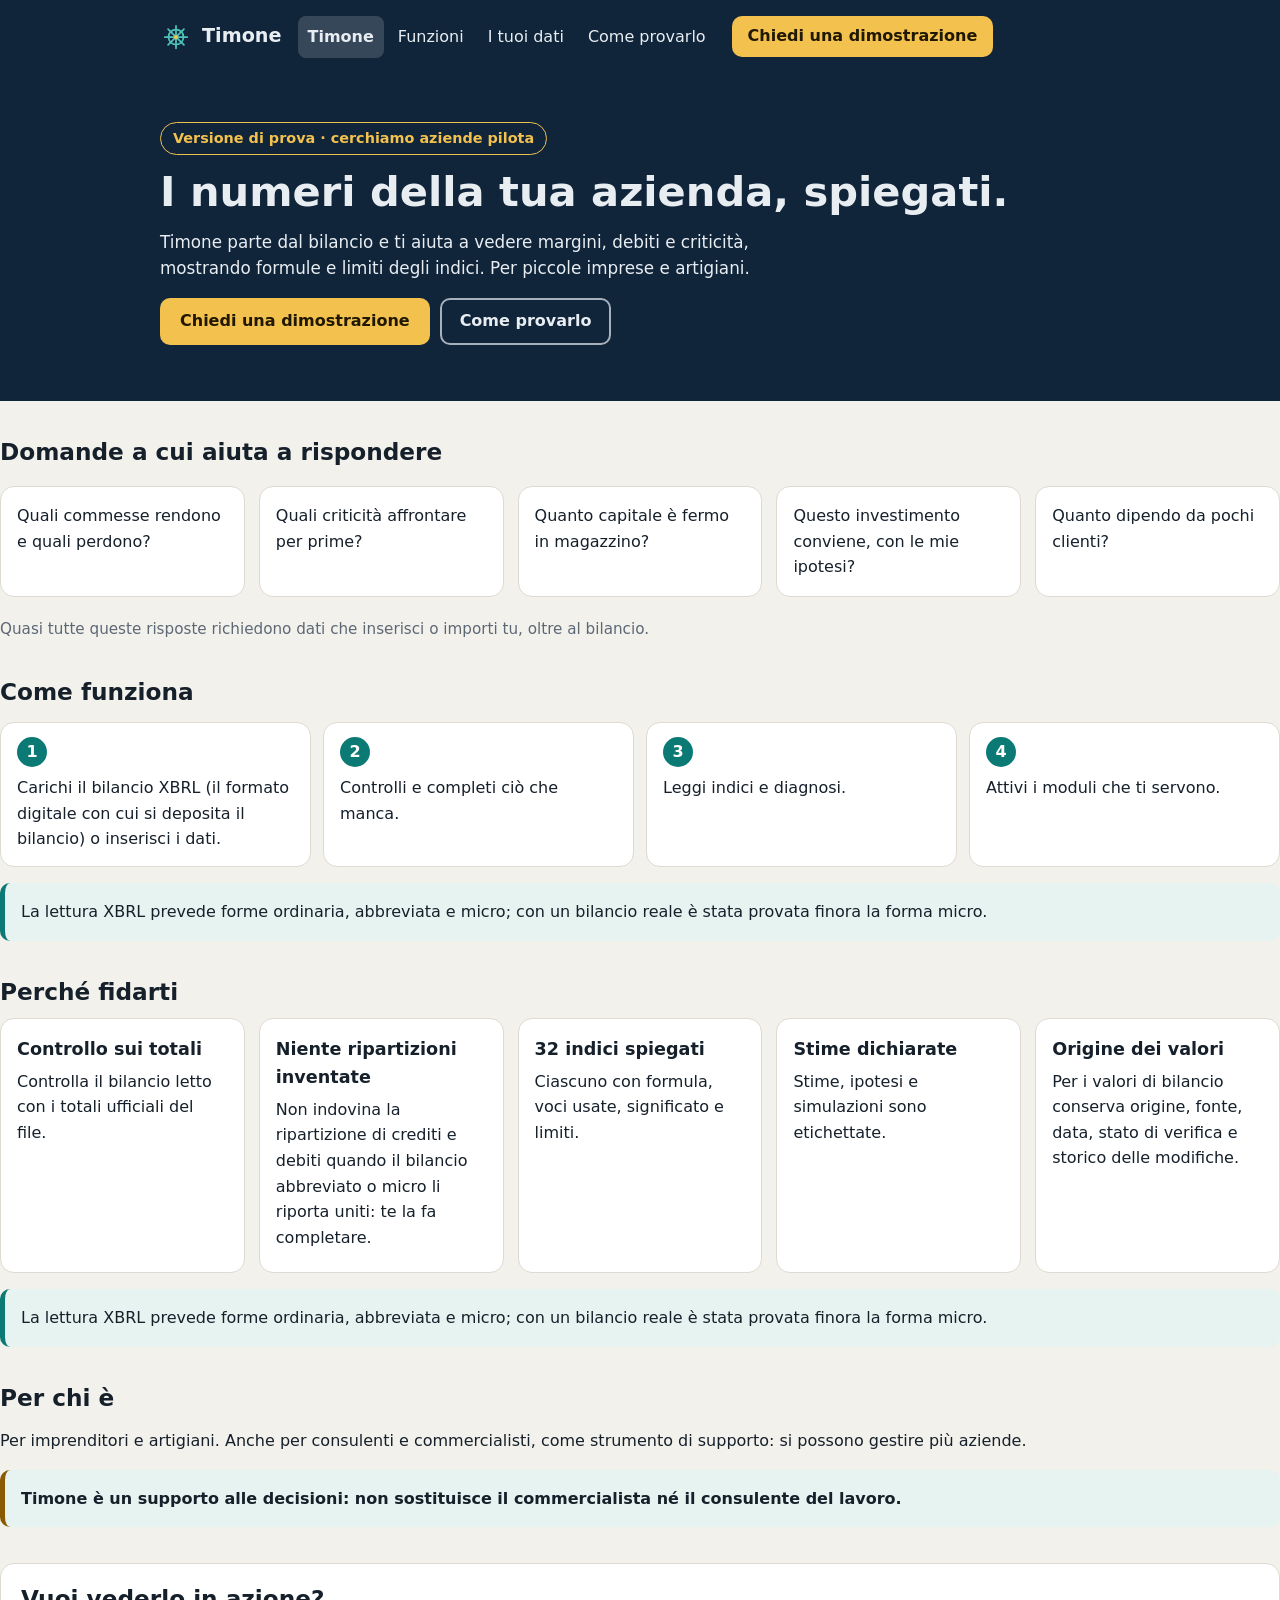
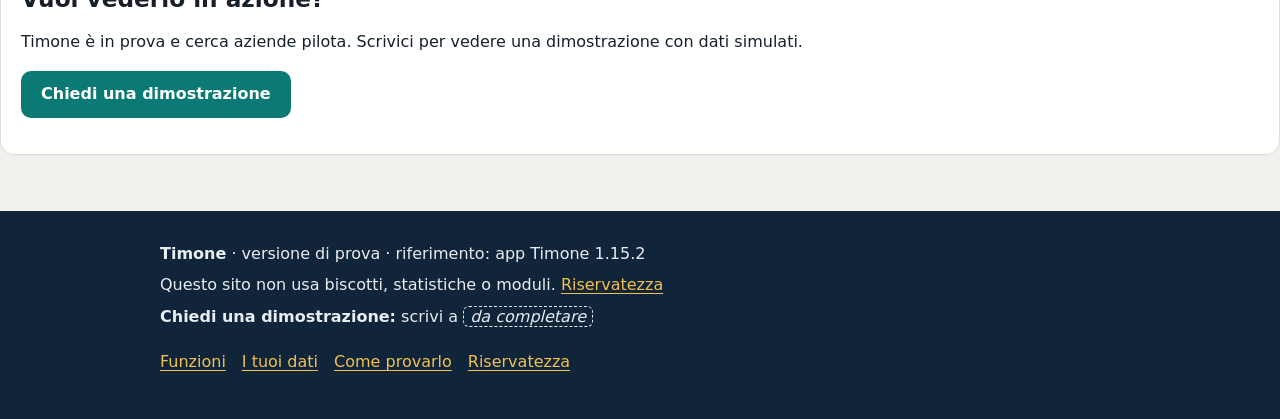
==== index.html @ 814a2677 "Prima versione del sito di presentazione di Timone (anteprima) Sito statico, senza JavaScript né ris" ====
<!doctype html>
<html lang="it">
<head>
<meta charset="utf-8">
<meta http-equiv="Content-Security-Policy" content="default-src 'self'; script-src 'none'; style-src 'self'; img-src 'self'; object-src 'none'; base-uri 'self'; form-action 'none'">
<meta name="viewport" content="width=device-width, initial-scale=1">
<meta name="robots" content="noindex">
<meta name="color-scheme" content="light dark">
<title>Timone · I numeri della tua azienda, spiegati</title>
<meta name="description" content="Timone parte dal bilancio e ti aiuta a vedere margini, debiti e criticità, mostrando formule e limiti degli indici. Versione di prova per piccole imprese e artigiani.">
<link rel="icon" href="icona.svg" type="image/svg+xml">
<link rel="stylesheet" href="stile.css">
</head>
<body>
<a class="salta" href="#contenuto">Vai al contenuto</a>
<header class="header">
<div class="contenitore">
<a class="marchio" href="index.html"><img src="icona.svg" width="32" height="32" alt="">Timone</a>
<nav aria-label="Principale"><ul class="menu"><li><a href="index.html" aria-current="page">Timone</a></li><li><a href="funzioni.html">Funzioni</a></li><li><a href="dati.html">I tuoi dati</a></li><li><a href="prova.html">Come provarlo</a></li></ul></nav>
<a class="btn btn-giallo btn-piccolo" href="#contatto">Chiedi una dimostrazione</a>
</div>
</header>
<section class="hero">
<div class="contenitore">
<span class="etichetta">Versione di prova · cerchiamo aziende pilota</span>
<h1>I numeri della tua azienda, spiegati.</h1>
<p>Timone parte dal bilancio e ti aiuta a vedere margini, debiti e criticità, mostrando formule e limiti degli indici. Per piccole imprese e artigiani.</p>
<div class="azioni">
<a class="btn btn-giallo" href="#contatto">Chiedi una dimostrazione</a>
<a class="btn btn-bordo" href="prova.html">Come provarlo</a>
</div>
</div>
</section>
<main id="contenuto">
<h2>Domande a cui aiuta a rispondere</h2>
<ul class="griglia senza-punti">
<li class="riquadro">Quali commesse rendono e quali perdono?</li>
<li class="riquadro">Quali criticità affrontare per prime?</li>
<li class="riquadro">Quanto capitale è fermo in magazzino?</li>
<li class="riquadro">Questo investimento conviene, con le mie ipotesi?</li>
<li class="riquadro">Quanto dipendo da pochi clienti?</li>
</ul>
<p class="nota">Quasi tutte queste risposte richiedono dati che inserisci o importi tu, oltre al bilancio.</p>

<h2>Come funziona</h2>
<ol class="passi">
<li>Carichi il bilancio XBRL (il formato digitale con cui si deposita il bilancio) o inserisci i dati.</li>
<li>Controlli e completi ciò che manca.</li>
<li>Leggi indici e diagnosi.</li>
<li>Attivi i moduli che ti servono.</li>
</ol>
<div class="avviso"><p>La lettura XBRL prevede forme ordinaria, abbreviata e micro; con un bilancio reale è stata provata finora la forma micro.</p></div>

<h2>Perché fidarti</h2>
<div class="griglia">
<div class="riquadro"><h3>Controllo sui totali</h3><p>Controlla il bilancio letto con i totali ufficiali del file.</p></div>
<div class="riquadro"><h3>Niente ripartizioni inventate</h3><p>Non indovina la ripartizione di crediti e debiti quando il bilancio abbreviato o micro li riporta uniti: te la fa completare.</p></div>
<div class="riquadro"><h3>32 indici spiegati</h3><p>Ciascuno con formula, voci usate, significato e limiti.</p></div>
<div class="riquadro"><h3>Stime dichiarate</h3><p>Stime, ipotesi e simulazioni sono etichettate.</p></div>
<div class="riquadro"><h3>Origine dei valori</h3><p>Per i valori di bilancio conserva origine, fonte, data, stato di verifica e storico delle modifiche.</p></div>
</div>
<div class="avviso"><p>La lettura XBRL prevede forme ordinaria, abbreviata e micro; con un bilancio reale è stata provata finora la forma micro.</p></div>

<h2>Per chi è</h2>
<p>Per imprenditori e artigiani. Anche per consulenti e commercialisti, come strumento di supporto: si possono gestire più aziende.</p>

<div class="avviso attenzione"><p><strong>Timone è un supporto alle decisioni: non sostituisce il commercialista né il consulente del lavoro.</strong></p></div>
<section class="cta" aria-labelledby="cta-t">
<h2 id="cta-t">Vuoi vederlo in azione?</h2>
<p>Timone è in prova e cerca aziende pilota. Scrivici per vedere una dimostrazione con dati simulati.</p>
<p><a class="btn" href="#contatto">Chiedi una dimostrazione</a></p>
</section>
</main>
<footer class="footer">
<div class="contenitore">
<p><strong>Timone</strong> · versione di prova · riferimento: app Timone 1.15.2</p>
<p>Questo sito non usa biscotti, statistiche o moduli. <a href="privacy.html">Riservatezza</a></p>
<p id="contatto"><strong>Chiedi una dimostrazione:</strong> scrivi a <span class="mancante">da completare</span><!-- DA-COMPILARE: EMAIL_CONTATTO --></p>
<ul class="footer-lista"><li><a href="funzioni.html">Funzioni</a></li><li><a href="dati.html">I tuoi dati</a></li><li><a href="prova.html">Come provarlo</a></li><li><a href="privacy.html">Riservatezza</a></li></ul>
</div>
</footer>
</body>
</html>
---- stile.css ----
/* Timone - sito di presentazione. Nessuna risorsa esterna. */
:root {
  --sfondo: #f3f1ec;
  --riquadro: #ffffff;
  --testo: #16202b;
  --testo2: #5d6875;
  --linea: #dedad1;
  --blu: #10243a;
  --accento: #0b7a75;
  --accento-tenue: #e6f3f1;
  --giallo: #f2c14e;
  --su-giallo: #201800;
  --su-blu: #e8edf2;
  --su-accento: #ffffff;
}
@media (prefers-color-scheme: dark) {
  :root {
    --sfondo: #0d1620;
    --riquadro: #15212e;
    --testo: #e8edf2;
    --testo2: #9aa7b4;
    --linea: #263647;
    --blu: #0a1420;
    --accento: #4fc3bb;
    --accento-tenue: #12302f;
    --su-accento: #0d1620;
  }
}
* { box-sizing: border-box; }
html { -webkit-text-size-adjust: 100%; }
body {
  margin: 0;
  background: var(--sfondo);
  color: var(--testo);
  font: 1rem/1.6 system-ui, -apple-system, "Segoe UI", Roboto, sans-serif;
  overflow-wrap: anywhere;
}
img, svg { max-width: 100%; height: auto; }
a { color: var(--accento); text-underline-offset: 3px; }
a:hover { text-decoration-thickness: 2px; }
:focus-visible { outline: 3px solid var(--giallo); outline-offset: 2px; }
.header :focus-visible, .hero :focus-visible { outline-color: var(--giallo); }
main :focus-visible, .footer :focus-visible { outline-color: var(--accento); }

.salta {
  position: absolute; left: 8px; top: -60px; z-index: 10;
  background: var(--giallo); color: var(--su-giallo);
  padding: 8px 14px; border-radius: 10px; font-weight: 600;
}
.salta:focus { top: 8px; }

.contenitore { width: 100%; max-width: 62rem; margin: 0 auto; padding: 0 16px; }

/* intestazione */
.header { background: var(--blu); color: var(--su-blu); }
.header .contenitore { display: flex; flex-wrap: wrap; align-items: center; gap: 8px 16px; padding-top: 12px; padding-bottom: 12px; }
.marchio { display: flex; align-items: center; gap: 10px; color: var(--su-blu); font-weight: 700; font-size: 1.2rem; text-decoration: none; }
.marchio img { width: 32px; height: 32px; border-radius: 8px; }
.menu { display: flex; flex-wrap: wrap; gap: 4px 4px; margin: 0; padding: 0; list-style: none; flex: 1 1 auto; }
.menu a { display: inline-block; padding: 8px 10px; color: var(--su-blu); text-decoration: none; border-radius: 8px; }
.menu a:hover { background: rgba(255,255,255,.12); }
.menu a[aria-current="page"] { background: rgba(255,255,255,.16); font-weight: 600; }

/* pulsanti */
.btn {
  display: inline-block; padding: 11px 18px; border-radius: 10px;
  font-weight: 600; text-decoration: none; border: 2px solid transparent;
  background: var(--accento); color: var(--su-accento); line-height: 1.3; text-align: center;
}
.btn:hover { filter: brightness(1.08); }
.btn-giallo { background: var(--giallo); color: var(--su-giallo); }
.btn-bordo { background: transparent; color: var(--su-blu); border-color: rgba(232,237,242,.7); }
.btn-piccolo { padding: 8px 14px; }

/* parte alta */
.hero { background: var(--blu); color: var(--su-blu); padding: 28px 0 40px; }
.hero h1 { font-size: 2rem; line-height: 1.2; margin: 12px 0; }
.hero p { max-width: 42rem; margin: 0 0 16px; font-size: 1.05rem; }
.etichetta {
  display: inline-block; padding: 4px 12px; border-radius: 999px;
  border: 1px solid var(--giallo); color: var(--giallo); font-size: .9rem; font-weight: 600;
}
.azioni { display: flex; flex-wrap: wrap; gap: 10px; margin-top: 8px; }

/* contenuti */
main { padding-bottom: 32px; }
main h1 { font-size: 1.9rem; line-height: 1.2; margin: 28px 0 8px; }
main h2 { font-size: 1.45rem; line-height: 1.25; margin: 36px 0 12px; }
main h3 { font-size: 1.1rem; margin: 0 0 6px; }
.lead { font-size: 1.1rem; color: var(--testo2); max-width: 44rem; }
.griglia { display: grid; gap: 14px; grid-template-columns: repeat(auto-fit, minmax(min(100%, 15rem), 1fr)); }
.riquadro { background: var(--riquadro); border: 1px solid var(--linea); border-radius: 14px; padding: 16px; }
.riquadro p { margin: 6px 0; }
.riquadro h3 + p { margin-top: 0; }
.tenue { background: var(--accento-tenue); }
.nota { color: var(--testo2); font-size: .95rem; }
.avviso { border-left: 5px solid var(--accento); background: var(--accento-tenue); padding: 12px 16px; border-radius: 10px; margin: 16px 0; }
.avviso p { margin: 4px 0; }
.attenzione { border-left-color: #8a5a00; }
ol, ul { padding-left: 1.3rem; }
li { margin: 4px 0; }
.passi { counter-reset: passo; list-style: none; padding: 0; display: grid; gap: 12px; grid-template-columns: repeat(auto-fit, minmax(min(100%, 12rem), 1fr)); }
.passi li { counter-increment: passo; background: var(--riquadro); border: 1px solid var(--linea); border-radius: 14px; padding: 14px 16px; margin: 0; }
.passi li::before { content: counter(passo); display: block; width: 30px; height: 30px; line-height: 30px; text-align: center; border-radius: 50%; background: var(--accento); color: var(--su-accento); font-weight: 700; margin-bottom: 8px; }
.modulo dl { margin: 8px 0 0; }
.modulo dt { font-weight: 600; font-size: .9rem; color: var(--testo2); margin-top: 8px; }
.modulo dd { margin: 0; }
.mancante { background: var(--accento-tenue); border: 1px dashed var(--accento); border-radius: 6px; padding: 0 6px; font-style: italic; }
.provvisorio { border: 2px dashed var(--linea); border-radius: 14px; padding: 18px; text-align: center; color: var(--testo2); background: var(--riquadro); }
.cta { background: var(--riquadro); border: 1px solid var(--linea); border-radius: 14px; padding: 20px; margin-top: 36px; }
.cta h2 { margin-top: 0; }

/* piè di pagina */
.footer { background: var(--blu); color: var(--su-blu); padding: 24px 0; margin-top: 24px; }
.footer a { color: var(--giallo); }
.footer p { margin: 6px 0; }
.footer .mancante { background: transparent; border-color: var(--su-blu); }
.footer-lista { display: flex; flex-wrap: wrap; gap: 4px 16px; padding: 0; list-style: none; }

@media (min-width: 768px) {
  .hero h1 { font-size: 2.6rem; }
  .hero { padding: 48px 0 56px; }
  main h1 { font-size: 2.3rem; }
  .menu { justify-content: center; }
}
@media (prefers-reduced-motion: reduce) { * { transition: none !important; } }
@media print { .header, .footer, .salta { display: none; } .hero { background: none; color: #000; } }

.senza-punti { list-style: none; padding: 0; }
.titolo-gruppo { font-size: 1.25rem; margin-top: 28px; }
.nessun-margine { margin-top: 0; }
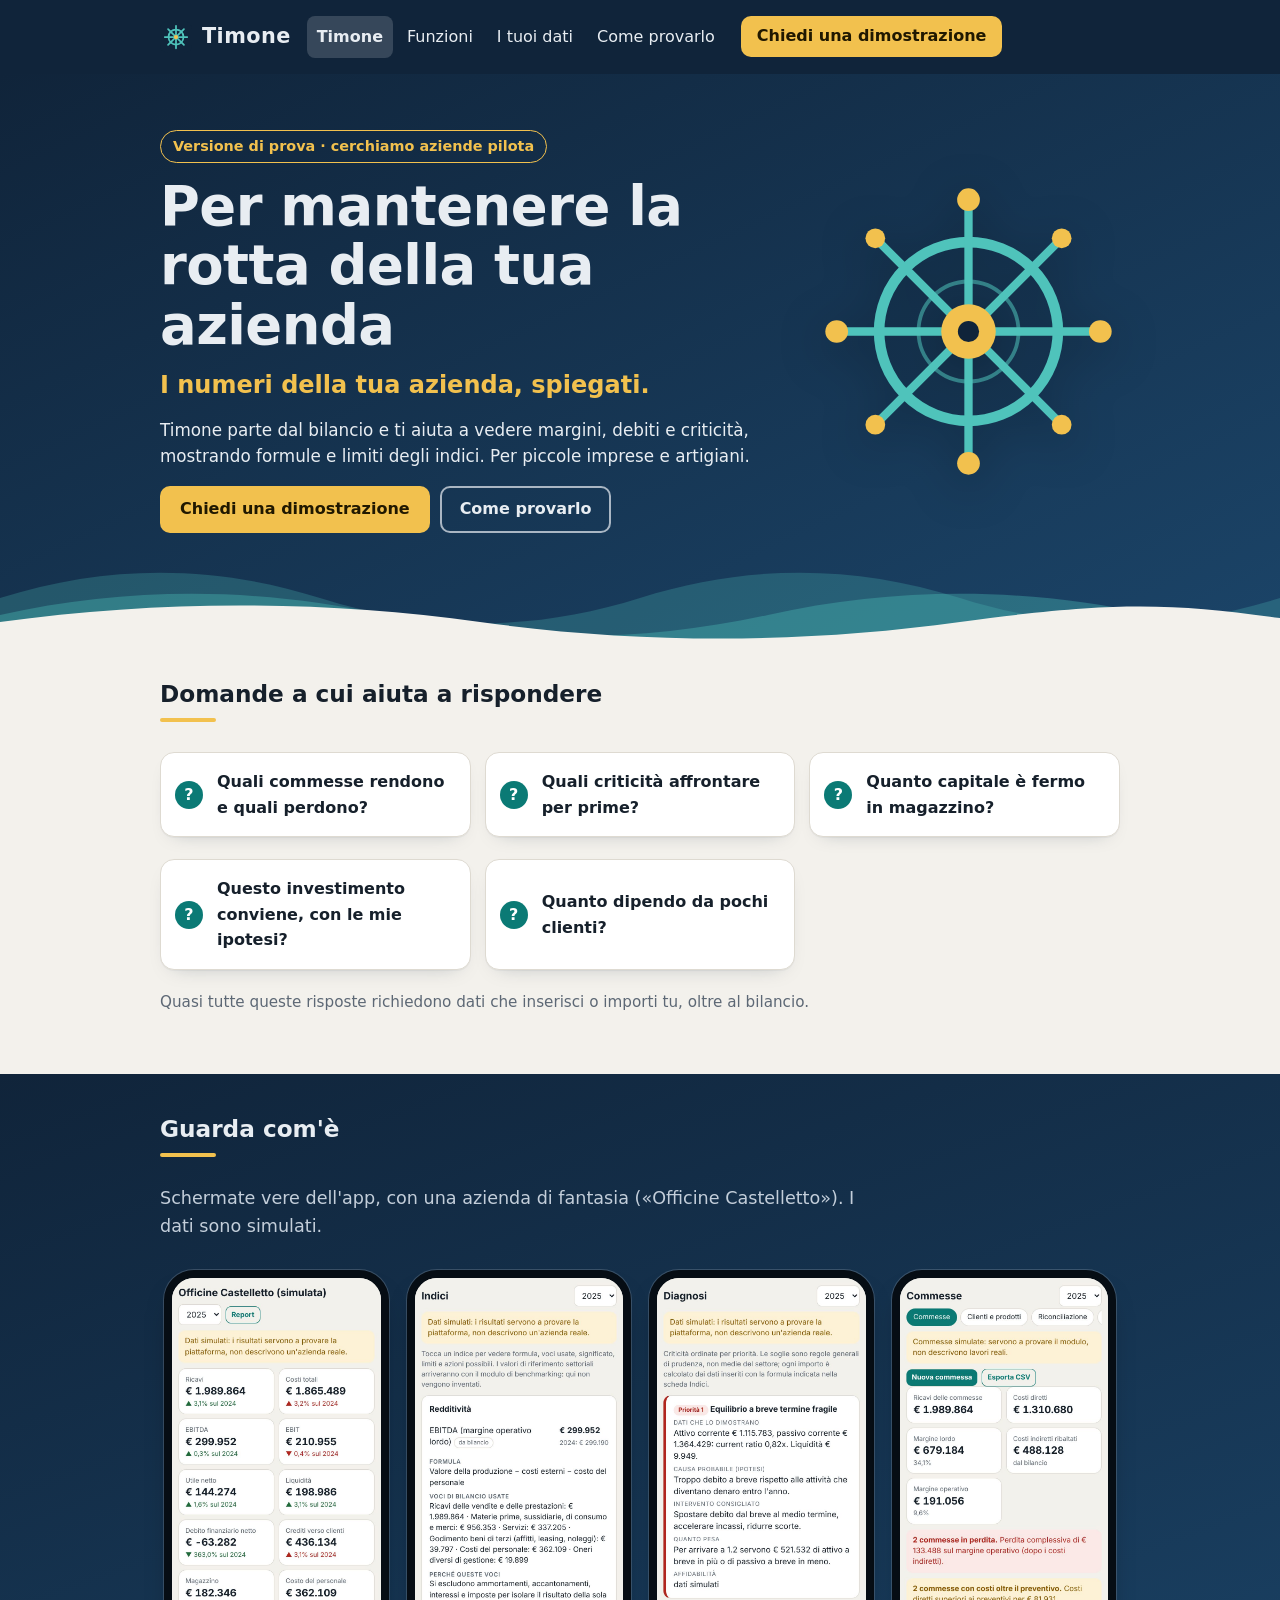
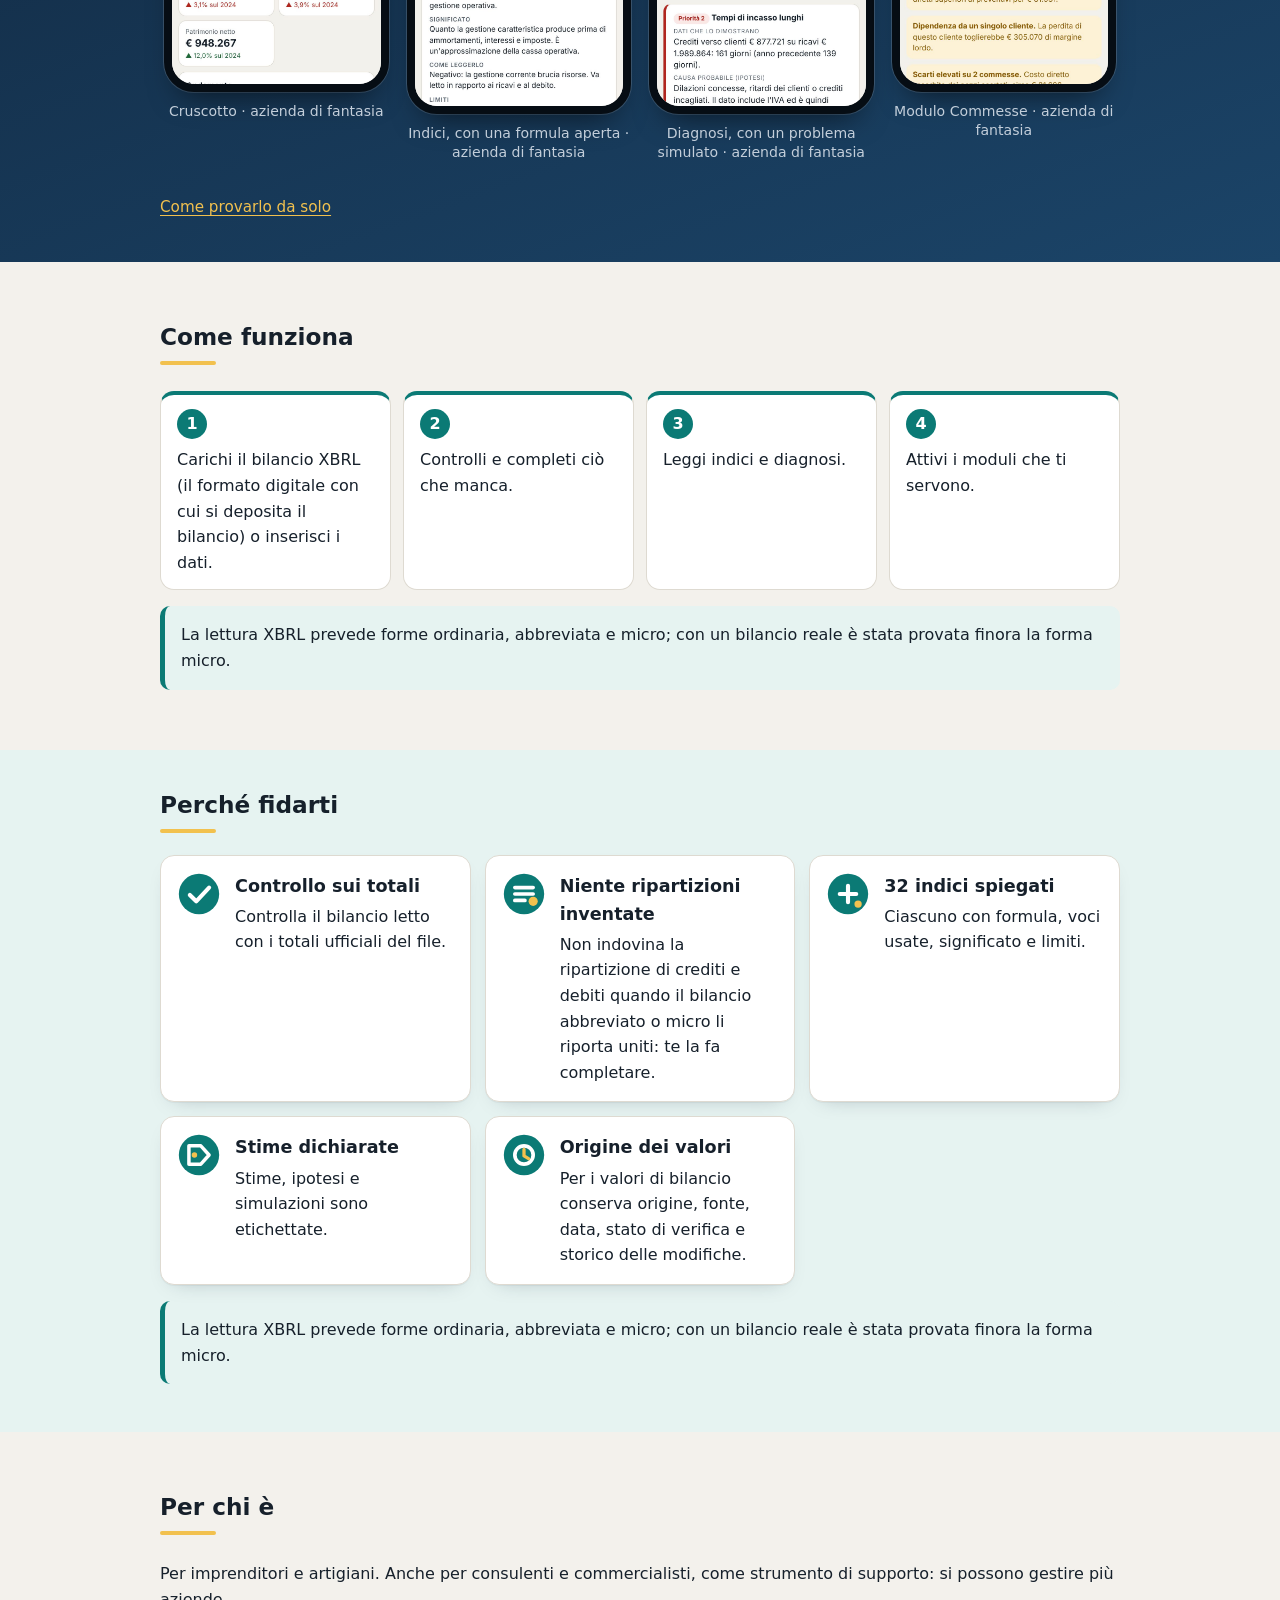
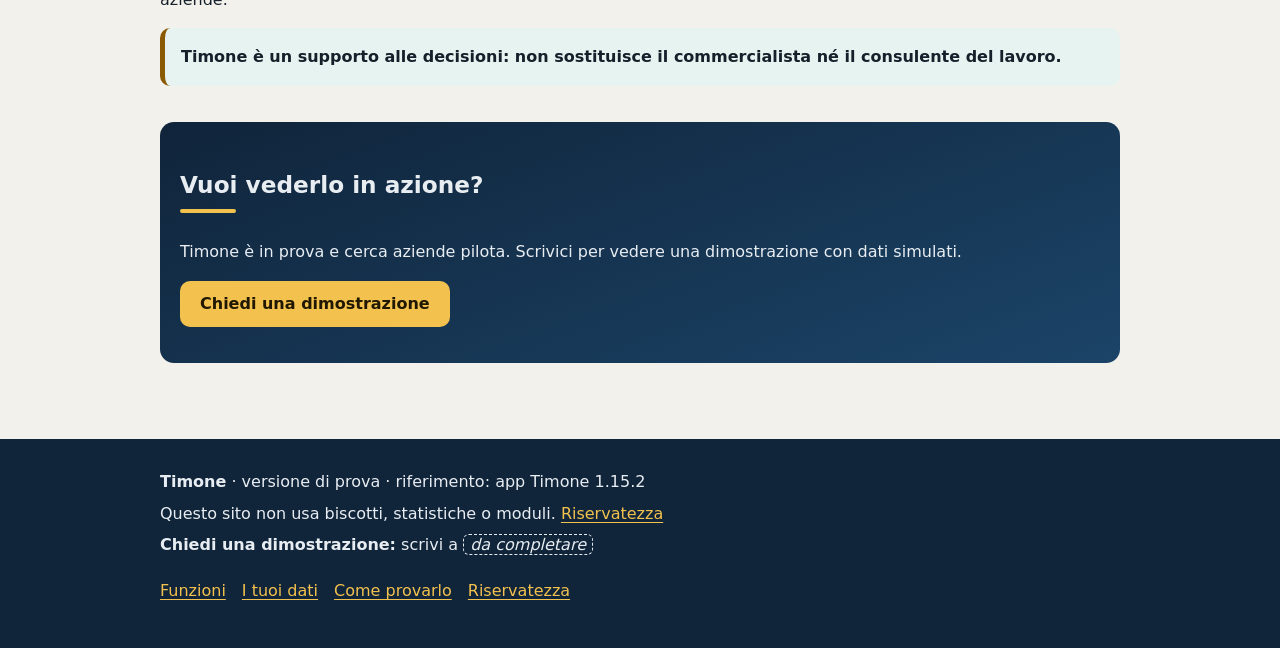
==== commit 91aacb47: "Nuova grafica: parte alta con timone, schermate dell'app, icone - Frase di apertura «Per mantenere l" ====
--- a/index.html
+++ b/index.html
@@ -6,7 +6,7 @@
 <meta name="viewport" content="width=device-width, initial-scale=1">
 <meta name="robots" content="noindex">
 <meta name="color-scheme" content="light dark">
-<title>Timone · I numeri della tua azienda, spiegati</title>
+<title>Timone · Per mantenere la rotta della tua azienda</title>
 <meta name="description" content="Timone parte dal bilancio e ti aiuta a vedere margini, debiti e criticità, mostrando formule e limiti degli indici. Versione di prova per piccole imprese e artigiani.">
 <link rel="icon" href="icona.svg" type="image/svg+xml">
 <link rel="stylesheet" href="stile.css">
@@ -21,55 +21,55 @@
 </div>
 </header>
 <section class="hero">
-<div class="contenitore">
+<div class="contenitore hero-griglia">
+<div class="hero-testo">
 <span class="etichetta">Versione di prova · cerchiamo aziende pilota</span>
-<h1>I numeri della tua azienda, spiegati.</h1>
+<h1>Per mantenere la rotta della tua azienda</h1>
+<p class="hero-sotto">I numeri della tua azienda, spiegati.</p>
 <p>Timone parte dal bilancio e ti aiuta a vedere margini, debiti e criticità, mostrando formule e limiti degli indici. Per piccole imprese e artigiani.</p>
 <div class="azioni">
 <a class="btn btn-giallo" href="#contatto">Chiedi una dimostrazione</a>
 <a class="btn btn-bordo" href="prova.html">Come provarlo</a>
 </div>
 </div>
+<img class="hero-ruota" src="immagini/timone-ruota.svg" width="400" height="400" alt="">
+</div>
 </section>
 <main id="contenuto">
-<h2>Domande a cui aiuta a rispondere</h2>
-<ul class="griglia senza-punti">
+<section class="fascia "><div class="contenitore"><h2>Domande a cui aiuta a rispondere</h2>
+<ul class="griglia domande senza-punti">
 <li class="riquadro">Quali commesse rendono e quali perdono?</li>
 <li class="riquadro">Quali criticità affrontare per prime?</li>
 <li class="riquadro">Quanto capitale è fermo in magazzino?</li>
 <li class="riquadro">Questo investimento conviene, con le mie ipotesi?</li>
 <li class="riquadro">Quanto dipendo da pochi clienti?</li>
 </ul>
-<p class="nota">Quasi tutte queste risposte richiedono dati che inserisci o importi tu, oltre al bilancio.</p>
-
-<h2>Come funziona</h2>
+<p class="nota">Quasi tutte queste risposte richiedono dati che inserisci o importi tu, oltre al bilancio.</p></div></section><section class="fascia fascia-scura"><div class="contenitore"><h2>Guarda com'è</h2>
+<p class="lead">Schermate vere dell'app, con una azienda di fantasia («Officine Castelletto»). I dati sono simulati.</p>
+<div class="galleria" role="region" aria-label="Schermate di Timone: scorri di lato" tabindex="0"><figure class="telefono"><div class="schermo"><img src="immagini/schermata-cruscotto.jpg" width="780" height="1520" alt="Cruscotto di Timone su telefono: riquadri con ricavi, costi totali, EBITDA, EBIT, utile netto, liquidità e altre voci, ciascuno con la variazione sull'anno precedente." loading="lazy"></div><figcaption>Cruscotto · azienda di fantasia</figcaption></figure><figure class="telefono"><div class="schermo"><img src="immagini/schermata-indici.jpg" width="780" height="1600" alt="Pagina Indici di Timone con l'EBITDA aperto: formula, voci di bilancio usate, perché queste voci, significato e come leggerlo." loading="lazy"></div><figcaption>Indici, con una formula aperta · azienda di fantasia</figcaption></figure><figure class="telefono"><div class="schermo"><img src="immagini/schermata-diagnosi.jpg" width="780" height="1600" alt="Pagina Diagnosi di Timone: la prima criticità è l'equilibrio a breve termine fragile, con i dati che la dimostrano, la causa probabile, l'intervento consigliato e quanto pesa." loading="lazy"></div><figcaption>Diagnosi, con un problema simulato · azienda di fantasia</figcaption></figure><figure class="telefono"><div class="schermo"><img src="immagini/schermata-commesse.jpg" width="780" height="1520" alt="Modulo Commesse di Timone con ricavi, costi diretti e margine, e avvisi su commesse in perdita, costi oltre il preventivo e dipendenza da un cliente." loading="lazy"></div><figcaption>Modulo Commesse · azienda di fantasia</figcaption></figure></div>
+<p class="nota"><a href="prova.html">Come provarlo da solo</a></p></div></section><section class="fascia "><div class="contenitore"><h2>Come funziona</h2>
 <ol class="passi">
 <li>Carichi il bilancio XBRL (il formato digitale con cui si deposita il bilancio) o inserisci i dati.</li>
 <li>Controlli e completi ciò che manca.</li>
 <li>Leggi indici e diagnosi.</li>
 <li>Attivi i moduli che ti servono.</li>
 </ol>
-<div class="avviso"><p>La lettura XBRL prevede forme ordinaria, abbreviata e micro; con un bilancio reale è stata provata finora la forma micro.</p></div>
-
-<h2>Perché fidarti</h2>
+<div class="avviso"><p>La lettura XBRL prevede forme ordinaria, abbreviata e micro; con un bilancio reale è stata provata finora la forma micro.</p></div></div></section><section class="fascia fascia-tenue"><div class="contenitore"><h2>Perché fidarti</h2>
 <div class="griglia">
-<div class="riquadro"><h3>Controllo sui totali</h3><p>Controlla il bilancio letto con i totali ufficiali del file.</p></div>
-<div class="riquadro"><h3>Niente ripartizioni inventate</h3><p>Non indovina la ripartizione di crediti e debiti quando il bilancio abbreviato o micro li riporta uniti: te la fa completare.</p></div>
-<div class="riquadro"><h3>32 indici spiegati</h3><p>Ciascuno con formula, voci usate, significato e limiti.</p></div>
-<div class="riquadro"><h3>Stime dichiarate</h3><p>Stime, ipotesi e simulazioni sono etichettate.</p></div>
-<div class="riquadro"><h3>Origine dei valori</h3><p>Per i valori di bilancio conserva origine, fonte, data, stato di verifica e storico delle modifiche.</p></div>
+<div class="riquadro carta-icona"><img src="immagini/icona-controllo.svg" width="44" height="44" alt=""><div><h3>Controllo sui totali</h3><p>Controlla il bilancio letto con i totali ufficiali del file.</p></div></div>
+<div class="riquadro carta-icona"><img src="immagini/icona-completa.svg" width="44" height="44" alt=""><div><h3>Niente ripartizioni inventate</h3><p>Non indovina la ripartizione di crediti e debiti quando il bilancio abbreviato o micro li riporta uniti: te la fa completare.</p></div></div>
+<div class="riquadro carta-icona"><img src="immagini/icona-formula.svg" width="44" height="44" alt=""><div><h3>32 indici spiegati</h3><p>Ciascuno con formula, voci usate, significato e limiti.</p></div></div>
+<div class="riquadro carta-icona"><img src="immagini/icona-etichetta.svg" width="44" height="44" alt=""><div><h3>Stime dichiarate</h3><p>Stime, ipotesi e simulazioni sono etichettate.</p></div></div>
+<div class="riquadro carta-icona"><img src="immagini/icona-origine.svg" width="44" height="44" alt=""><div><h3>Origine dei valori</h3><p>Per i valori di bilancio conserva origine, fonte, data, stato di verifica e storico delle modifiche.</p></div></div>
 </div>
-<div class="avviso"><p>La lettura XBRL prevede forme ordinaria, abbreviata e micro; con un bilancio reale è stata provata finora la forma micro.</p></div>
-
-<h2>Per chi è</h2>
+<div class="avviso"><p>La lettura XBRL prevede forme ordinaria, abbreviata e micro; con un bilancio reale è stata provata finora la forma micro.</p></div></div></section><section class="fascia "><div class="contenitore"><h2>Per chi è</h2>
 <p>Per imprenditori e artigiani. Anche per consulenti e commercialisti, come strumento di supporto: si possono gestire più aziende.</p>
-
 <div class="avviso attenzione"><p><strong>Timone è un supporto alle decisioni: non sostituisce il commercialista né il consulente del lavoro.</strong></p></div>
 <section class="cta" aria-labelledby="cta-t">
 <h2 id="cta-t">Vuoi vederlo in azione?</h2>
 <p>Timone è in prova e cerca aziende pilota. Scrivici per vedere una dimostrazione con dati simulati.</p>
 <p><a class="btn" href="#contatto">Chiedi una dimostrazione</a></p>
-</section>
+</section></div></section>
 </main>
 <footer class="footer">
 <div class="contenitore">
--- a/stile.css
+++ b/stile.css
@@ -6,6 +6,7 @@
   --testo2: #5d6875;
   --linea: #dedad1;
   --blu: #10243a;
+  --blu2: #1b4468;
   --accento: #0b7a75;
   --accento-tenue: #e6f3f1;
   --giallo: #f2c14e;
@@ -21,6 +22,7 @@
     --testo2: #9aa7b4;
     --linea: #263647;
     --blu: #0a1420;
+    --blu2: #12304a;
     --accento: #4fc3bb;
     --accento-tenue: #12302f;
     --su-accento: #0d1620;
@@ -129,3 +131,88 @@
 .senza-punti { list-style: none; padding: 0; }
 .titolo-gruppo { font-size: 1.25rem; margin-top: 28px; }
 .nessun-margine { margin-top: 0; }
+
+/* ===== versione grafica 2 ===== */
+.header { position: relative; z-index: 2; }
+.marchio { font-size: 1.3rem; letter-spacing: .02em; }
+
+.hero {
+  position: relative; overflow: hidden;
+  background: linear-gradient(155deg, var(--blu) 0%, var(--blu2) 100%);
+  padding: 36px 0 96px;
+}
+.hero::before {
+  content: ""; position: absolute; left: 0; right: 0; bottom: 0; height: 90px;
+  background: url("immagini/onde.svg") center / 100% 100% no-repeat; pointer-events: none;
+}
+.hero::after {
+  content: ""; position: absolute; left: 0; right: 0; bottom: -1px; height: 48px;
+  background: var(--sfondo);
+  -webkit-mask: url("immagini/onda-maschera.svg") center / 100% 100% no-repeat;
+  mask: url("immagini/onda-maschera.svg") center / 100% 100% no-repeat;
+}
+.hero-griglia { position: relative; z-index: 1; display: grid; gap: 28px; align-items: center; }
+.hero h1 { font-size: clamp(2.1rem, 7.5vw, 3.4rem); line-height: 1.1; margin: 14px 0 10px; letter-spacing: -.01em; }
+.hero .hero-sotto { font-size: clamp(1.15rem, 3.6vw, 1.5rem); font-weight: 600; color: var(--giallo); margin: 0 0 12px; }
+.hero-ruota { width: min(58%, 230px); height: auto; margin: 0 auto; filter: drop-shadow(0 10px 24px rgba(0,0,0,.35)); }
+@media (prefers-reduced-motion: no-preference) {
+  .hero-ruota { animation: gira 120s linear infinite; }
+  @keyframes gira { to { transform: rotate(360deg); } }
+}
+@media (min-width: 768px) {
+  .hero { padding: 56px 0 110px; }
+  .hero-griglia { grid-template-columns: 1.35fr .65fr; }
+  .hero-ruota { width: min(100%, 320px); }
+}
+
+.fascia { padding: 8px 0 20px; }
+.fascia h2 { margin-top: 28px; position: relative; padding-bottom: 10px; }
+.fascia h2::after { content: ""; display: block; width: 56px; height: 4px; border-radius: 4px; background: var(--giallo); margin-top: 10px; }
+.fascia-tenue { background: var(--accento-tenue); padding: 12px 0 32px; margin: 24px 0; }
+.fascia-scura { background: linear-gradient(160deg, var(--blu) 0%, var(--blu2) 100%); color: var(--su-blu); padding: 12px 0 28px; margin: 24px 0; }
+.fascia-scura .lead, .fascia-scura .nota { color: #c3ceda; }
+.fascia-scura a { color: var(--giallo); }
+.fascia-scura :focus-visible { outline-color: var(--giallo); }
+
+.riquadro { box-shadow: 0 1px 0 rgba(16,36,58,.04), 0 8px 20px -14px rgba(16,36,58,.35); }
+.domande .riquadro { position: relative; padding-left: 56px; display: flex; align-items: center; font-weight: 600; min-height: 72px; }
+.domande .riquadro::before {
+  content: "?"; position: absolute; left: 14px; top: 50%; transform: translateY(-50%);
+  width: 28px; height: 28px; border-radius: 50%; background: var(--accento); color: var(--su-accento);
+  text-align: center; line-height: 28px; font-weight: 700;
+}
+.carta-icona { display: flex; gap: 14px; align-items: flex-start; }
+.carta-icona img { flex: 0 0 44px; width: 44px; height: 44px; }
+.carta-icona h3 { margin-bottom: 4px; }
+.carta-icona p { margin: 0; }
+.passi li { border-top: 4px solid var(--accento); }
+
+/* schermate in cornice telefono */
+.galleria {
+  display: flex; gap: 18px; overflow-x: auto; padding: 12px 4px 18px;
+  scroll-snap-type: x mandatory; -webkit-overflow-scrolling: touch;
+}
+.galleria:focus-visible { outline-offset: 4px; }
+.telefono { margin: 0; flex: 0 0 min(68%, 250px); scroll-snap-align: start; }
+.telefono .schermo {
+  border: 8px solid #060d14; border-radius: 30px; overflow: hidden; background: #f3f1ec;
+  box-shadow: 0 18px 30px -16px rgba(0,0,0,.6), 0 0 0 1px rgba(232,237,242,.18);
+}
+.telefono img { display: block; width: 100%; height: auto; }
+.telefono figcaption { margin-top: 10px; font-size: .88rem; line-height: 1.35; text-align: center; }
+main > .contenitore > .galleria .telefono figcaption, .riquadro .telefono figcaption { color: var(--testo2); }
+.fascia-scura .telefono figcaption { color: #c3ceda; }
+@media (min-width: 1000px) {
+  .galleria { overflow: visible; }
+  .telefono { flex: 1 1 0; }
+}
+
+/* pagine interne */
+main > .contenitore > h1 { position: relative; padding-bottom: 14px; }
+main > .contenitore > h1::after { content: ""; display: block; width: 72px; height: 5px; border-radius: 5px; background: var(--giallo); margin-top: 12px; }
+.modulo { border-top: 4px solid var(--accento); }
+.cta { background: linear-gradient(160deg, var(--blu) 0%, var(--blu2) 100%); color: var(--su-blu); border: 0; }
+.cta h2 { color: var(--su-blu); }
+.cta .btn { background: var(--giallo); color: var(--su-giallo); }
+.cta :focus-visible { outline-color: var(--giallo); }
+.cta p, .cta li { color: var(--su-blu); }
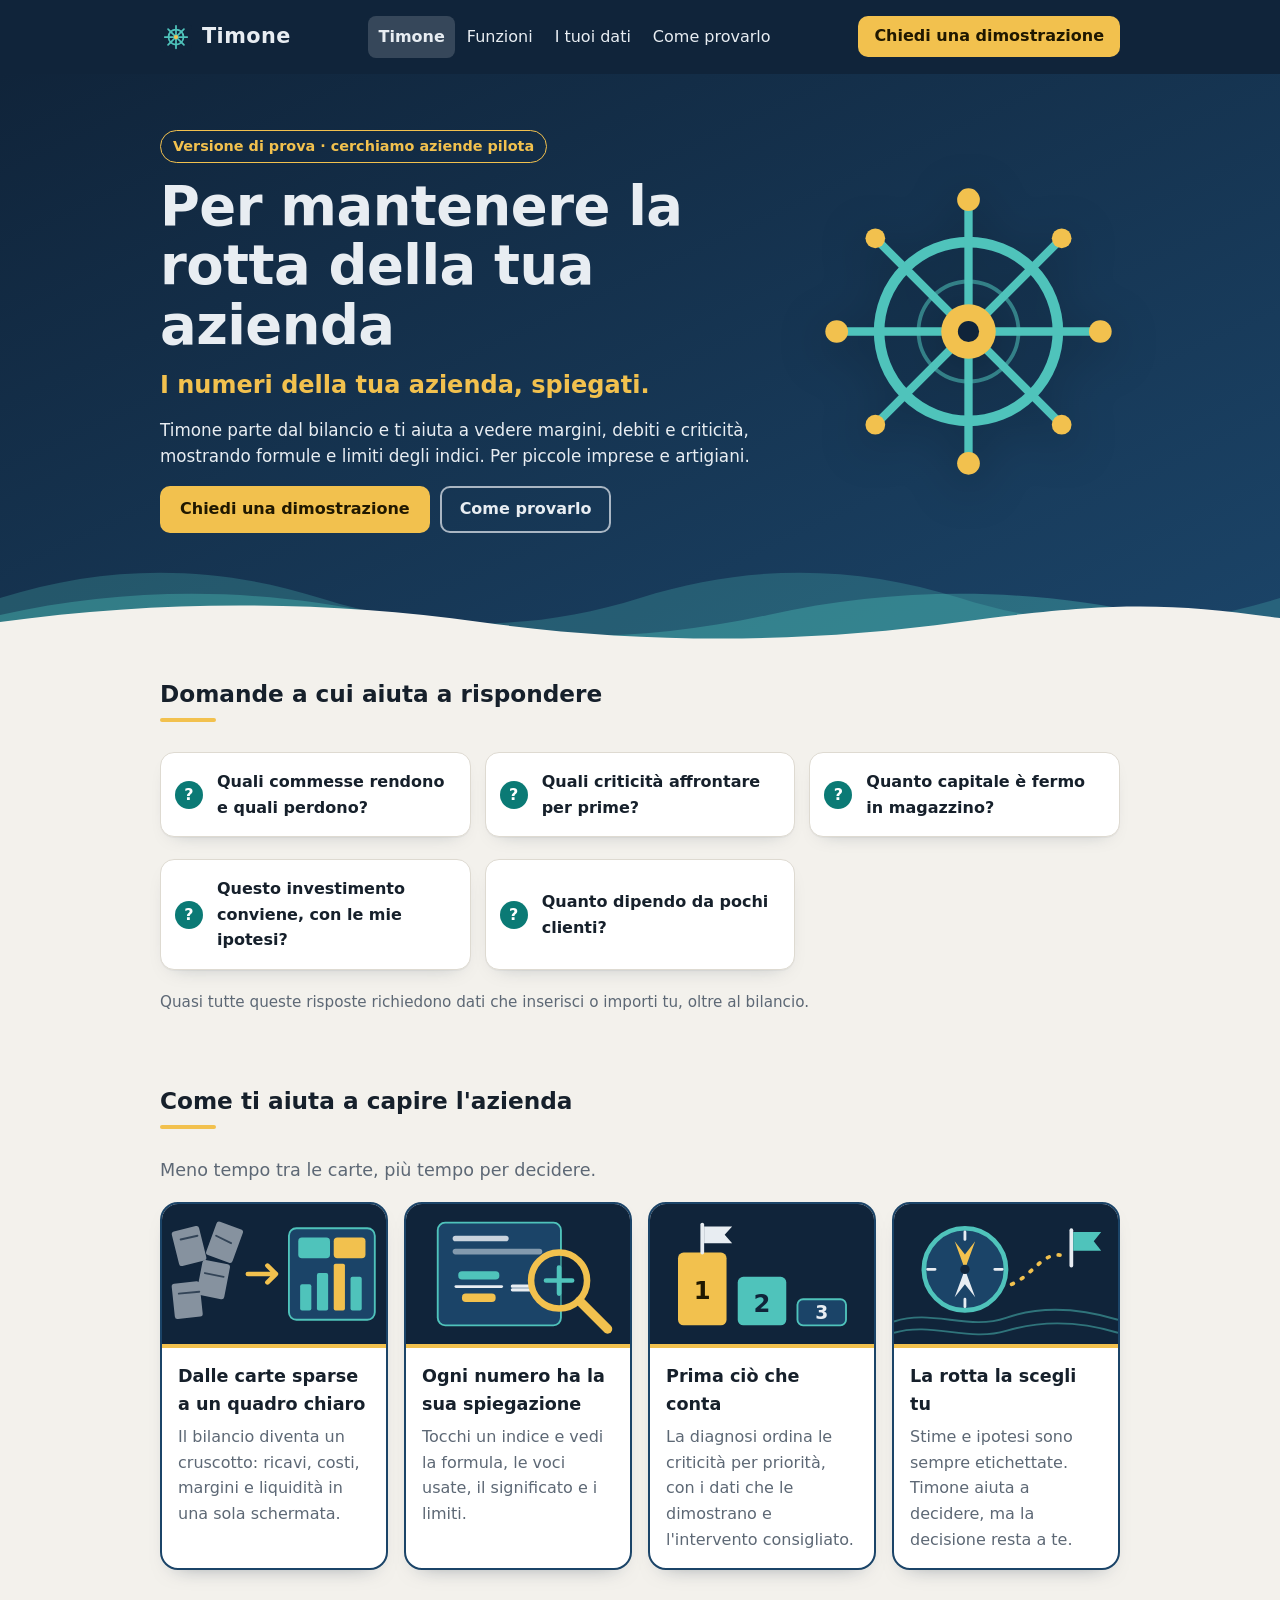
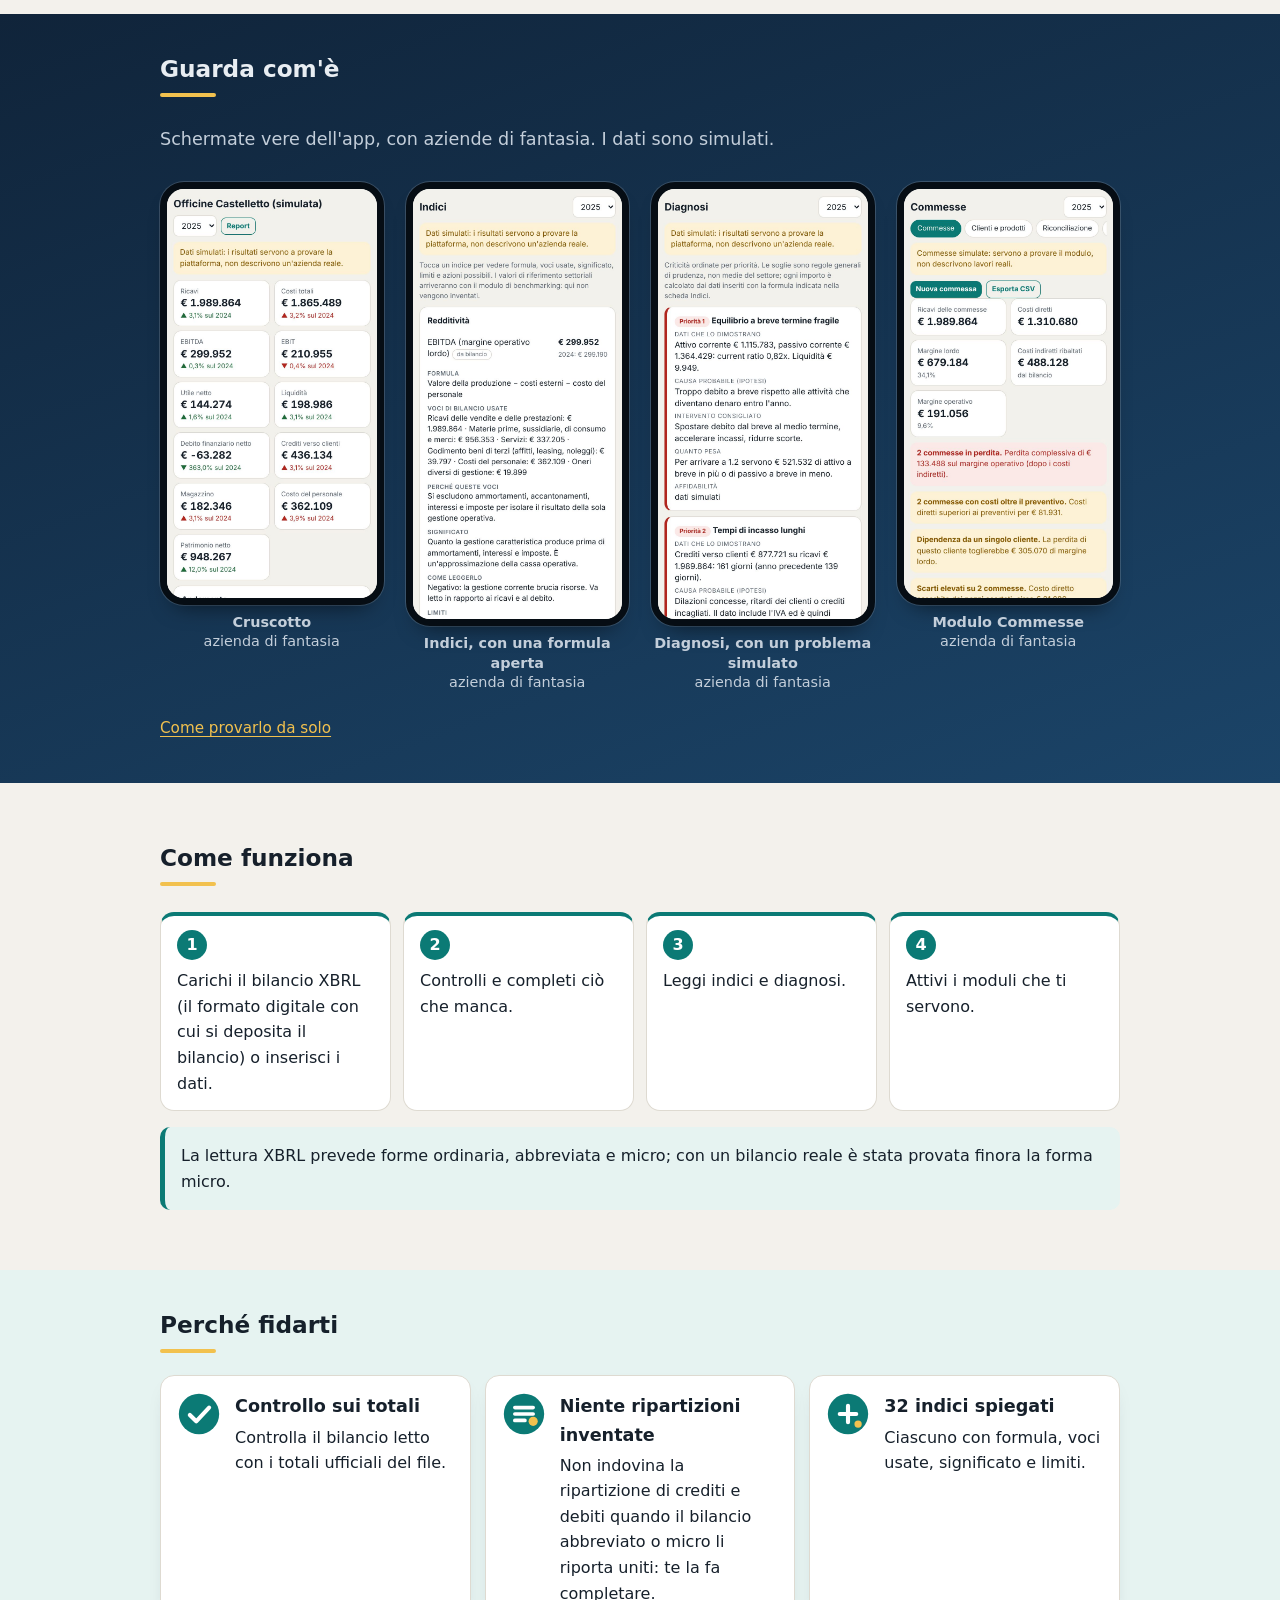
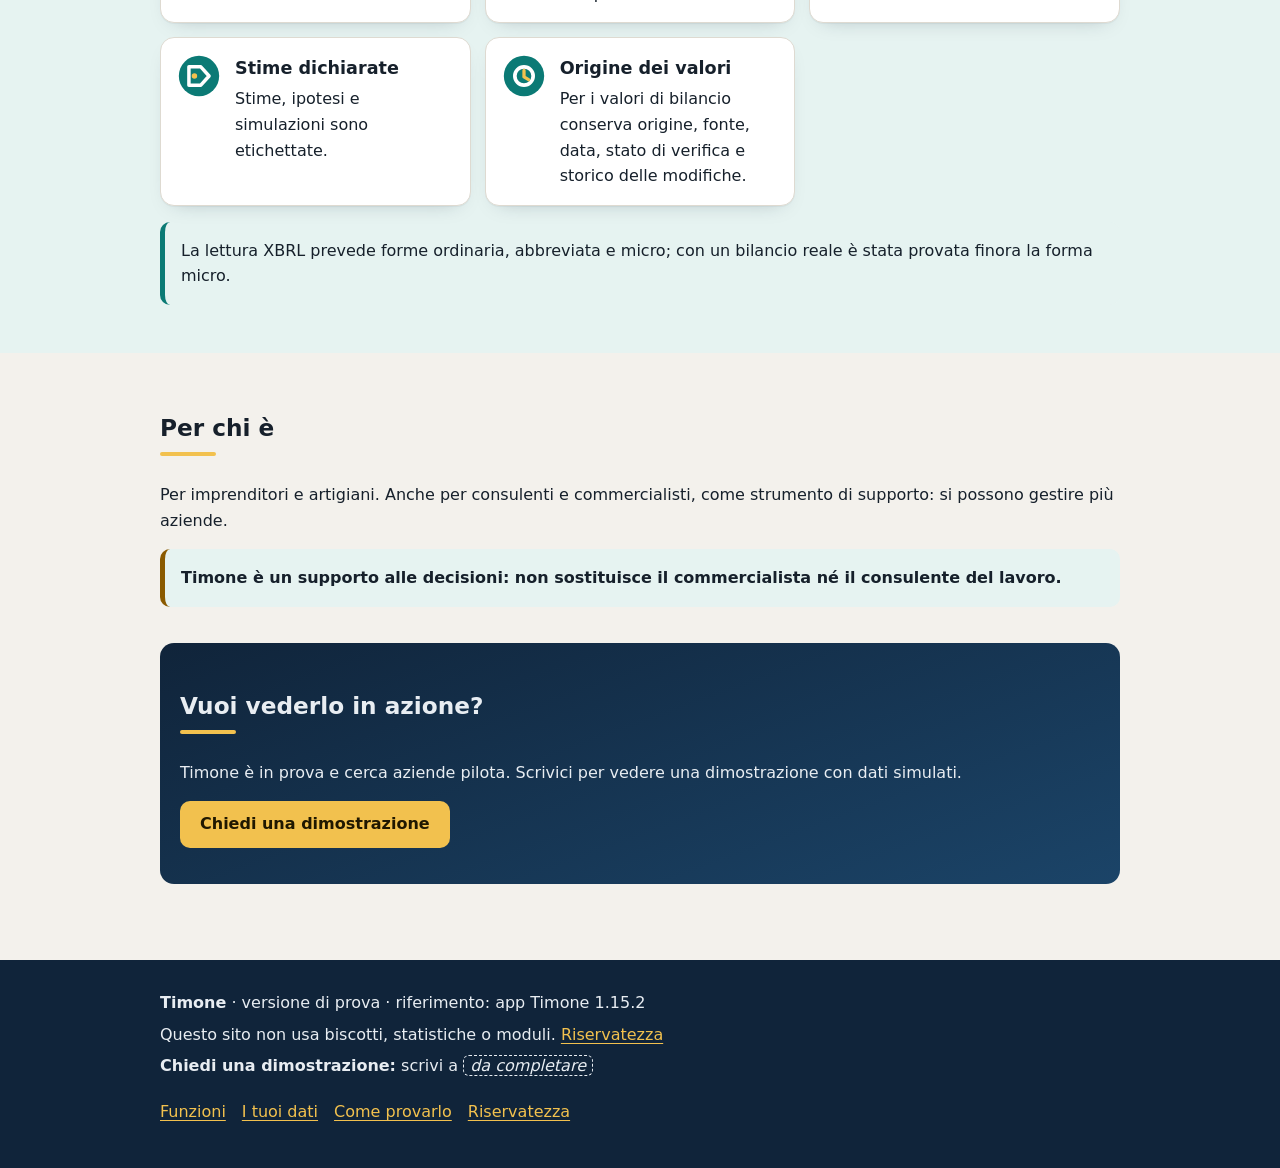
==== commit 8f6dfebd: "Grafica uguale su telefono e computer, schermate due per riga, riquadri con disegni - Schermate dell" ====
--- a/index.html
+++ b/index.html
@@ -44,9 +44,11 @@
 <li class="riquadro">Questo investimento conviene, con le mie ipotesi?</li>
 <li class="riquadro">Quanto dipendo da pochi clienti?</li>
 </ul>
-<p class="nota">Quasi tutte queste risposte richiedono dati che inserisci o importi tu, oltre al bilancio.</p></div></section><section class="fascia fascia-scura"><div class="contenitore"><h2>Guarda com'è</h2>
-<p class="lead">Schermate vere dell'app, con una azienda di fantasia («Officine Castelletto»). I dati sono simulati.</p>
-<div class="galleria" role="region" aria-label="Schermate di Timone: scorri di lato" tabindex="0"><figure class="telefono"><div class="schermo"><img src="immagini/schermata-cruscotto.jpg" width="780" height="1520" alt="Cruscotto di Timone su telefono: riquadri con ricavi, costi totali, EBITDA, EBIT, utile netto, liquidità e altre voci, ciascuno con la variazione sull'anno precedente." loading="lazy"></div><figcaption>Cruscotto · azienda di fantasia</figcaption></figure><figure class="telefono"><div class="schermo"><img src="immagini/schermata-indici.jpg" width="780" height="1600" alt="Pagina Indici di Timone con l'EBITDA aperto: formula, voci di bilancio usate, perché queste voci, significato e come leggerlo." loading="lazy"></div><figcaption>Indici, con una formula aperta · azienda di fantasia</figcaption></figure><figure class="telefono"><div class="schermo"><img src="immagini/schermata-diagnosi.jpg" width="780" height="1600" alt="Pagina Diagnosi di Timone: la prima criticità è l'equilibrio a breve termine fragile, con i dati che la dimostrano, la causa probabile, l'intervento consigliato e quanto pesa." loading="lazy"></div><figcaption>Diagnosi, con un problema simulato · azienda di fantasia</figcaption></figure><figure class="telefono"><div class="schermo"><img src="immagini/schermata-commesse.jpg" width="780" height="1520" alt="Modulo Commesse di Timone con ricavi, costi diretti e margine, e avvisi su commesse in perdita, costi oltre il preventivo e dipendenza da un cliente." loading="lazy"></div><figcaption>Modulo Commesse · azienda di fantasia</figcaption></figure></div>
+<p class="nota">Quasi tutte queste risposte richiedono dati che inserisci o importi tu, oltre al bilancio.</p></div></section><section class="fascia "><div class="contenitore"><h2>Come ti aiuta a capire l'azienda</h2>
+<p class="lead">Meno tempo tra le carte, più tempo per decidere.</p>
+<div class="cornici"><figure class="cornice"><img src="immagini/disegno-ordine.svg" width="240" height="150" alt=""><figcaption><h3>Dalle carte sparse a un quadro chiaro</h3><p>Il bilancio diventa un cruscotto: ricavi, costi, margini e liquidità in una sola schermata.</p></figcaption></figure><figure class="cornice"><img src="immagini/disegno-formula.svg" width="240" height="150" alt=""><figcaption><h3>Ogni numero ha la sua spiegazione</h3><p>Tocchi un indice e vedi la formula, le voci usate, il significato e i limiti.</p></figcaption></figure><figure class="cornice"><img src="immagini/disegno-priorita.svg" width="240" height="150" alt=""><figcaption><h3>Prima ciò che conta</h3><p>La diagnosi ordina le criticità per priorità, con i dati che le dimostrano e l'intervento consigliato.</p></figcaption></figure><figure class="cornice"><img src="immagini/disegno-rotta.svg" width="240" height="150" alt=""><figcaption><h3>La rotta la scegli tu</h3><p>Stime e ipotesi sono sempre etichettate. Timone aiuta a decidere, ma la decisione resta a te.</p></figcaption></figure></div></div></section><section class="fascia fascia-scura"><div class="contenitore"><h2>Guarda com'è</h2>
+<p class="lead">Schermate vere dell'app, con aziende di fantasia. I dati sono simulati.</p>
+<div class="galleria"><figure class="telefono"><div class="schermo"><img src="immagini/schermata-cruscotto.jpg" width="780" height="1520" alt="Cruscotto di Timone su telefono: riquadri con ricavi, costi totali, EBITDA, EBIT, utile netto, liquidità e altre voci, ciascuno con la variazione sull'anno precedente." loading="lazy"></div><figcaption><strong>Cruscotto</strong><br>azienda di fantasia</figcaption></figure><figure class="telefono"><div class="schermo"><img src="immagini/schermata-indici.jpg" width="780" height="1600" alt="Pagina Indici di Timone con l'EBITDA aperto: formula, voci di bilancio usate, perché queste voci, significato e come leggerlo." loading="lazy"></div><figcaption><strong>Indici, con una formula aperta</strong><br>azienda di fantasia</figcaption></figure><figure class="telefono"><div class="schermo"><img src="immagini/schermata-diagnosi.jpg" width="780" height="1600" alt="Pagina Diagnosi di Timone: la prima criticità è l'equilibrio a breve termine fragile, con i dati che la dimostrano, la causa probabile, l'intervento consigliato e quanto pesa." loading="lazy"></div><figcaption><strong>Diagnosi, con un problema simulato</strong><br>azienda di fantasia</figcaption></figure><figure class="telefono"><div class="schermo"><img src="immagini/schermata-commesse.jpg" width="780" height="1520" alt="Modulo Commesse di Timone con ricavi, costi diretti e margine, e avvisi su commesse in perdita, costi oltre il preventivo e dipendenza da un cliente." loading="lazy"></div><figcaption><strong>Modulo Commesse</strong><br>azienda di fantasia</figcaption></figure></div>
 <p class="nota"><a href="prova.html">Come provarlo da solo</a></p></div></section><section class="fascia "><div class="contenitore"><h2>Come funziona</h2>
 <ol class="passi">
 <li>Carichi il bilancio XBRL (il formato digitale con cui si deposita il bilancio) o inserisci i dati.</li>
--- a/stile.css
+++ b/stile.css
@@ -187,25 +187,32 @@
 .carta-icona p { margin: 0; }
 .passi li { border-top: 4px solid var(--accento); }
 
-/* schermate in cornice telefono */
-.galleria {
-  display: flex; gap: 18px; overflow-x: auto; padding: 12px 4px 18px;
-  scroll-snap-type: x mandatory; -webkit-overflow-scrolling: touch;
-}
-.galleria:focus-visible { outline-offset: 4px; }
-.telefono { margin: 0; flex: 0 0 min(68%, 250px); scroll-snap-align: start; }
+/* schermate in cornice telefono: due per riga, quattro in fila su schermi larghi */
+.galleria { display: grid; grid-template-columns: repeat(2, 1fr); gap: 20px 14px; padding: 12px 0 8px; max-width: 30rem; margin: 0 auto; }
+.telefono { margin: 0; min-width: 0; }
 .telefono .schermo {
-  border: 8px solid #060d14; border-radius: 30px; overflow: hidden; background: #f3f1ec;
-  box-shadow: 0 18px 30px -16px rgba(0,0,0,.6), 0 0 0 1px rgba(232,237,242,.18);
+  border: 5px solid #060d14; border-radius: 18px; overflow: hidden; background: #f3f1ec;
+  box-shadow: 0 14px 22px -14px rgba(0,0,0,.6), 0 0 0 1px rgba(232,237,242,.18);
 }
 .telefono img { display: block; width: 100%; height: auto; }
-.telefono figcaption { margin-top: 10px; font-size: .88rem; line-height: 1.35; text-align: center; }
-main > .contenitore > .galleria .telefono figcaption, .riquadro .telefono figcaption { color: var(--testo2); }
+.telefono figcaption { margin-top: 8px; font-size: .8rem; line-height: 1.35; text-align: center; color: var(--testo2); }
 .fascia-scura .telefono figcaption { color: #c3ceda; }
-@media (min-width: 1000px) {
-  .galleria { overflow: visible; }
-  .telefono { flex: 1 1 0; }
-}
+@media (min-width: 900px) {
+  .galleria { grid-template-columns: repeat(4, 1fr); max-width: none; gap: 22px; }
+  .telefono .schermo { border-width: 7px; border-radius: 24px; }
+  .telefono figcaption { font-size: .9rem; }
+}
+
+/* riquadri con disegno e frase */
+.cornici { display: grid; gap: 16px; grid-template-columns: 1fr; }
+.cornice { margin: 0; background: var(--riquadro); border: 2px solid var(--blu2); border-radius: 18px; overflow: hidden;
+  box-shadow: 0 10px 22px -16px rgba(16,36,58,.55); display: flex; flex-direction: column; }
+.cornice img { display: block; width: 100%; height: auto; }
+.cornice figcaption { padding: 14px 16px 16px; border-top: 4px solid var(--giallo); }
+.cornice h3 { margin: 0 0 6px; font-size: 1.1rem; }
+.cornice p { margin: 0; color: var(--testo2); }
+@media (min-width: 560px) { .cornici { grid-template-columns: repeat(2, 1fr); } }
+@media (min-width: 1000px) { .cornici { grid-template-columns: repeat(4, 1fr); } }
 
 /* pagine interne */
 main > .contenitore > h1 { position: relative; padding-bottom: 14px; }
@@ -216,3 +223,26 @@
 .cta .btn { background: var(--giallo); color: var(--su-giallo); }
 .cta :focus-visible { outline-color: var(--giallo); }
 .cta p, .cta li { color: var(--su-blu); }
+
+/* telefono: stessa grafica del computer, riadattata */
+.header .contenitore { align-items: center; }
+.header .marchio { order: 1; }
+.header .btn-piccolo { order: 2; margin-left: auto; }
+.header nav { order: 3; flex: 1 0 100%; }
+.menu { gap: 2px; }
+.menu a { padding: 8px 9px; font-size: .95rem; }
+.hero-ruota { position: absolute; right: -44px; top: 8px; width: 210px; opacity: .3; filter: none; }
+.hero-testo { position: relative; z-index: 1; }
+@media (min-width: 768px) {
+  .header nav { order: 2; flex: 1 1 auto; }
+  .header .btn-piccolo { order: 3; margin-left: 0; }
+  .menu a { padding: 8px 10px; font-size: 1rem; }
+  .hero-ruota { position: static; width: min(100%, 320px); opacity: 1; filter: drop-shadow(0 10px 24px rgba(0,0,0,.35)); }
+}
+@media (max-width: 767px) {
+  .header .btn-piccolo { padding: 8px 11px; font-size: .88rem; }
+  .marchio { font-size: 1.15rem; }
+}
+@media (max-width: 767px) {
+  .menu a { padding: 8px 6px; font-size: .9rem; }
+}
